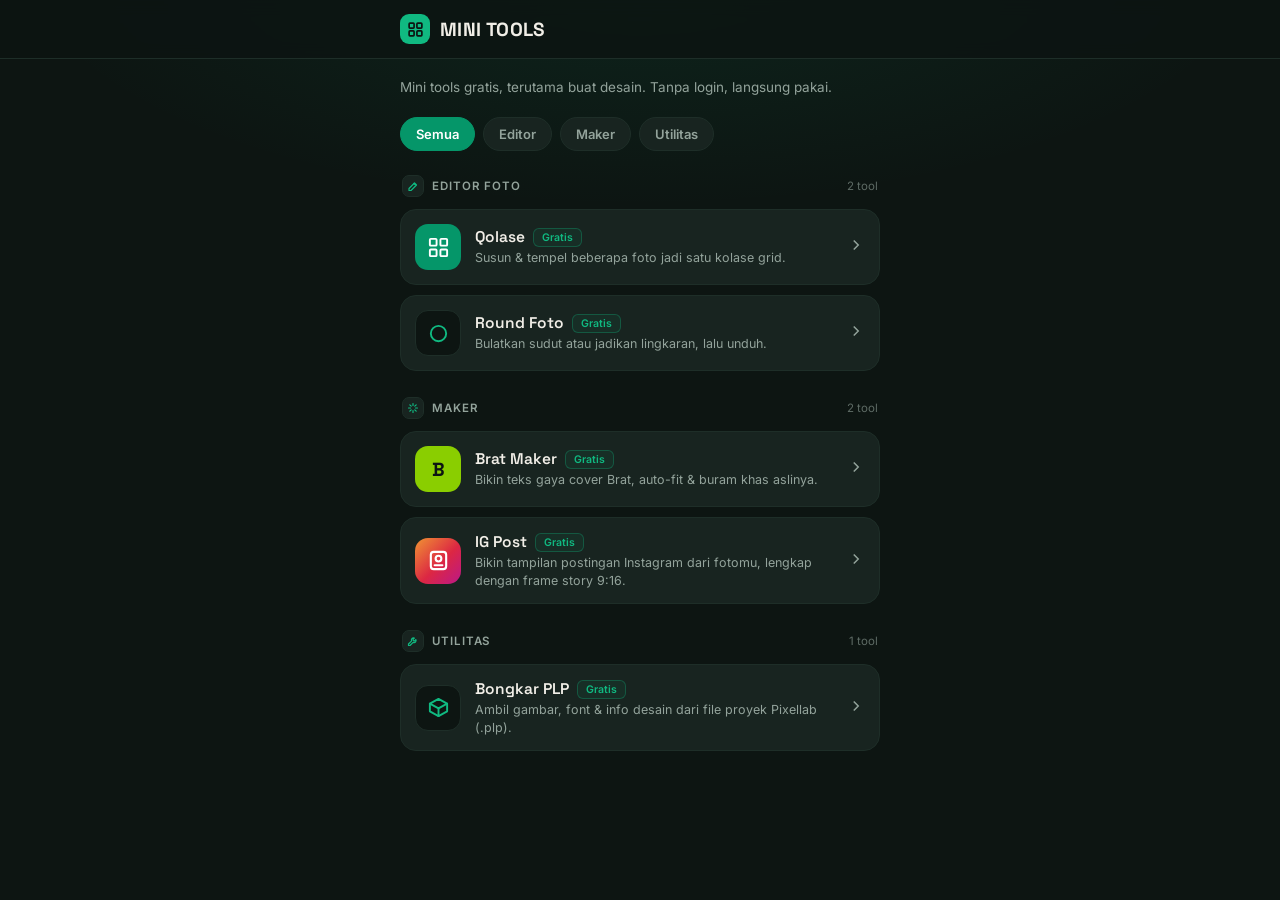
==== index.html @ ede0b976 "Add files via upload" ====
<!DOCTYPE html>
<html lang="id">
<head>
<meta charset="UTF-8">
<meta name="viewport" content="width=device-width, initial-scale=1.0, maximum-scale=1.0">
<title>Mini Tools — Alpa</title>
<meta name="description" content="Kumpulan mini tools gratis untuk desain: kolase foto, bulatkan foto, Brat Maker, IG Post, dan lainnya — langsung dari browser.">

<!-- Open Graph: preview link WhatsApp/Facebook/dll. URL harus absolut. -->
<meta property="og:title" content="Mini Tools — Alpa">
<meta property="og:description" content="Kumpulan mini tools gratis untuk desain: kolase foto, bulatkan foto, Brat Maker, IG Post, dan lainnya — langsung dari browser.">
<meta property="og:image" content="https://tools.alpa.my.id/og-image.jpg">
<meta property="og:image:alt" content="Mini Tools — kumpulan tools desain gratis">
<meta property="og:url" content="https://tools.alpa.my.id/">
<meta property="og:type" content="website">
<meta property="og:locale" content="id_ID">
<meta name="twitter:card" content="summary_large_image">
<link rel="preconnect" href="https://fonts.googleapis.com">
<link href="https://fonts.googleapis.com/css2?family=Space+Grotesk:wght@500;600;700&family=Inter:wght@400;500;600&display=swap" rel="stylesheet">
<style>
  :root{
    --ink:#0D1512; --ink-soft:#182420; --ink-line:#1E2E28; --ink-line-hi:#2A3E36;
    --emerald:#10B981; --emerald-deep:#059669;
    --text-light:#F1EEE7; --text-dim:#93A39B;
  }
  *{box-sizing:border-box;}
  [hidden]{display:none !important;}
  html,body{margin:0;padding:0;}
  body{
    background:var(--ink); color:var(--text-light); font-family:'Inter',sans-serif;
    min-height:100vh;
    background-image:
      radial-gradient(ellipse 70% 40% at 50% -5%, rgba(16,185,129,0.10), transparent 70%);
    background-repeat:no-repeat;
  }
  .wrap{ max-width:520px; margin:0 auto; padding:20px 20px 60px; }

  /* ---- Header ---- */
  .topbar{ border-bottom:1px solid var(--ink-line); background:rgba(13,21,18,0.85); position:sticky; top:0; z-index:10; backdrop-filter:blur(8px); -webkit-backdrop-filter:blur(8px); }
  .topbar-in{ max-width:520px; margin:0 auto; padding:14px 20px; display:flex; align-items:center; justify-content:space-between; gap:12px; }
  .brand{ display:flex; align-items:center; gap:10px; }
  .brand-icon{
    width:30px; height:30px; border-radius:9px; background:var(--emerald);
    display:flex; align-items:center; justify-content:center; flex-shrink:0;
  }
  .brand-icon svg{ width:17px; height:17px; color:var(--ink); }
  .brand-name{ font-family:'Space Grotesk',sans-serif; font-size:19px; font-weight:700; letter-spacing:0.02em; }
  .tagline{ color:var(--text-dim); font-size:13.5px; margin:0 0 22px; }

  /* ---- Filter chips ---- */
  .filters{
    display:flex; gap:8px; overflow-x:auto; scrollbar-width:none;
    margin:0 -20px 24px; padding:0 20px;
  }
  .filters::-webkit-scrollbar{ display:none; }
  .chip{
    flex-shrink:0; border:1px solid var(--ink-line); background:var(--ink-soft); color:var(--text-dim);
    font-family:'Inter',sans-serif; font-size:13px; font-weight:600; padding:8px 15px;
    border-radius:999px; cursor:pointer; transition:background .15s ease, color .15s ease, border-color .15s ease;
  }
  .chip.active{ background:var(--emerald-deep); border-color:var(--emerald-deep); color:#fff; }

  /* ---- Sections ---- */
  .group{ margin-bottom:26px; }
  .group-head{ display:flex; align-items:center; gap:8px; margin:0 2px 12px; }
  .group-icon{
    width:22px; height:22px; border-radius:7px; background:var(--ink-soft); border:1px solid var(--ink-line);
    display:flex; align-items:center; justify-content:center; color:var(--emerald); flex-shrink:0;
  }
  .group-icon svg{ width:12px; height:12px; }
  .group-title{
    font-size:11.5px; font-weight:600; letter-spacing:0.08em; text-transform:uppercase; color:var(--text-dim);
  }
  .group-count{ font-size:11.5px; color:var(--text-dim); opacity:.6; margin-left:auto; }

  .tools{ display:flex; flex-direction:column; gap:10px; }
  .tool-card{
    display:flex; align-items:center; gap:14px; text-decoration:none; color:inherit;
    background:var(--ink-soft); border:1px solid var(--ink-line); border-radius:16px;
    padding:14px 14px 14px 14px; transition:border-color 0.15s ease, transform 0.1s ease;
  }
  .tool-card:active{ transform:scale(0.98); }
  .tool-card:hover{ border-color:var(--ink-line-hi); }
  .tool-icon{
    width:46px; height:46px; border-radius:13px; flex-shrink:0;
    display:flex; align-items:center; justify-content:center;
  }
  .tool-icon svg{ width:23px; height:23px; }
  .tool-icon.solid{ background:var(--emerald-deep); }
  .tool-icon.solid svg{ color:#fff; }
  .tool-icon.dark{ background:var(--ink); border:1px solid var(--ink-line); }
  .tool-icon.dark svg{ color:var(--emerald); }
  .tool-icon.igpost{ background:linear-gradient(135deg,#f09433,#dc2743 55%,#bc1888); color:#fff; }
  .tool-icon.igpost svg{ color:#fff; }
  .tool-icon.brat{ background:#8ACE00; color:#0D1512; font-family:'Space Grotesk',sans-serif; font-weight:700; font-size:19px; }
  .tool-body{ flex:1; min-width:0; }
  .tool-top{ display:flex; align-items:center; gap:8px; margin-bottom:2px; }
  .tool-name{ font-family:'Space Grotesk',sans-serif; font-size:15.5px; font-weight:600; }
  .tool-desc{ color:var(--text-dim); font-size:12.5px; line-height:1.4; }
  .tool-arrow{ color:var(--text-dim); flex-shrink:0; }
  .tool-arrow svg{ width:18px; height:18px; }

  .badge{
    font-size:10.5px; font-weight:600; padding:2px 8px; border-radius:6px; white-space:nowrap;
    background:var(--ink); border:1px solid var(--ink-line); color:var(--text-dim);
  }
  .badge.free{ color:var(--emerald); border-color:rgba(16,185,129,0.3); background:rgba(16,185,129,0.07); }

  .empty{ text-align:center; color:var(--text-dim); font-size:13px; padding:30px 0; }
</style>
</head>
<body>
  <header class="topbar">
    <div class="topbar-in">
      <div class="brand">
        <div class="brand-icon">
          <svg viewBox="0 0 24 24" fill="none" stroke="currentColor" stroke-width="2.4" stroke-linecap="round" stroke-linejoin="round"><rect x="3" y="3" width="7" height="7" rx="1.2"/><rect x="14" y="3" width="7" height="7" rx="1.2"/><rect x="3" y="14" width="7" height="7" rx="1.2"/><rect x="14" y="14" width="7" height="7" rx="1.2"/></svg>
        </div>
        <div class="brand-name">MINI TOOLS</div>
      </div>
    </div>
  </header>
  <div class="wrap">
    <p class="tagline" id="tagline">Mini tools gratis, terutama buat desain. Tanpa login, langsung pakai.</p>

    <div class="filters" id="filters">
      <button class="chip active" data-filter="all">Semua</button>
      <button class="chip" data-filter="editor">Editor</button>
      <button class="chip" data-filter="maker">Maker</button>
      <button class="chip" data-filter="utilitas">Utilitas</button>
    </div>

    <!-- ===== EDITOR ===== -->
    <section class="group" data-group="editor">
      <div class="group-head">
        <div class="group-icon"><svg viewBox="0 0 24 24" fill="none" stroke="currentColor" stroke-width="2.4" stroke-linecap="round" stroke-linejoin="round"><path d="M4 21v-4l11-11 4 4L8 21H4z"/><path d="M14 7l3 3"/></svg></div>
        <div class="group-title">Editor Foto</div>
        <div class="group-count"></div>
      </div>
      <div class="tools">
        <a class="tool-card" href="/qolase/">
          <div class="tool-icon solid">
            <svg viewBox="0 0 24 24" fill="none" stroke="currentColor" stroke-width="2" stroke-linecap="round" stroke-linejoin="round"><rect x="3" y="3" width="7" height="7" rx="1"/><rect x="14" y="3" width="7" height="7" rx="1"/><rect x="3" y="14" width="7" height="7" rx="1"/><rect x="14" y="14" width="7" height="7" rx="1"/></svg>
          </div>
          <div class="tool-body">
            <div class="tool-top"><div class="tool-name">Qolase</div><span class="badge free">Gratis</span></div>
            <div class="tool-desc">Susun &amp; tempel beberapa foto jadi satu kolase grid.</div>
          </div>
          <div class="tool-arrow"><svg viewBox="0 0 24 24" fill="none" stroke="currentColor" stroke-width="2"><path d="M9 6l6 6-6 6"/></svg></div>
        </a>

        <a class="tool-card" href="/round-foto/">
          <div class="tool-icon dark">
            <svg viewBox="0 0 24 24" fill="none" stroke="currentColor" stroke-width="2"><rect x="4" y="4" width="16" height="16" rx="8"/></svg>
          </div>
          <div class="tool-body">
            <div class="tool-top"><div class="tool-name">Round Foto</div><span class="badge free">Gratis</span></div>
            <div class="tool-desc">Bulatkan sudut atau jadikan lingkaran, lalu unduh.</div>
          </div>
          <div class="tool-arrow"><svg viewBox="0 0 24 24" fill="none" stroke="currentColor" stroke-width="2"><path d="M9 6l6 6-6 6"/></svg></div>
        </a>

      </div>
    </section>

    <!-- ===== MAKER ===== -->
    <section class="group" data-group="maker">
      <div class="group-head">
        <div class="group-icon"><svg viewBox="0 0 24 24" fill="none" stroke="currentColor" stroke-width="2.4" stroke-linecap="round" stroke-linejoin="round"><path d="M12 3v4M12 17v4M3 12h4M17 12h4M5.6 5.6l2.8 2.8M15.6 15.6l2.8 2.8M18.4 5.6l-2.8 2.8M8.4 15.6l-2.8 2.8"/></svg></div>
        <div class="group-title">Maker</div>
        <div class="group-count"></div>
      </div>
      <div class="tools">
        <a class="tool-card" href="/brat-maker/">
          <div class="tool-icon brat">B</div>
          <div class="tool-body">
            <div class="tool-top"><div class="tool-name">Brat Maker</div><span class="badge free">Gratis</span></div>
            <div class="tool-desc">Bikin teks gaya cover Brat, auto-fit &amp; buram khas aslinya.</div>
          </div>
          <div class="tool-arrow"><svg viewBox="0 0 24 24" fill="none" stroke="currentColor" stroke-width="2"><path d="M9 6l6 6-6 6"/></svg></div>
        </a>
        <a class="tool-card" href="/ig-post/">
          <div class="tool-icon igpost"><svg viewBox="0 0 24 24" fill="none" stroke="currentColor" stroke-width="2.2" stroke-linecap="round" stroke-linejoin="round"><rect x="4" y="3" width="16" height="18" rx="3"/><circle cx="12" cy="10" r="3"/><path d="M8 17h8"/></svg></div>
          <div class="tool-body">
            <div class="tool-top"><div class="tool-name">IG Post</div><span class="badge free">Gratis</span></div>
            <div class="tool-desc">Bikin tampilan postingan Instagram dari fotomu, lengkap dengan frame story 9:16.</div>
          </div>
          <div class="tool-arrow"><svg viewBox="0 0 24 24" fill="none" stroke="currentColor" stroke-width="2"><path d="M9 6l6 6-6 6"/></svg></div>
        </a>
      </div>
    </section>

    <!-- ===== UTILITAS ===== -->
    <section class="group" data-group="utilitas">
      <div class="group-head">
        <div class="group-icon"><svg viewBox="0 0 24 24" fill="none" stroke="currentColor" stroke-width="2.4" stroke-linecap="round" stroke-linejoin="round"><path d="M14.7 6.3a4 4 0 0 0-5.4 5.4L3 18v3h3l6.3-6.3a4 4 0 0 0 5.4-5.4l-2.6 2.6-2.4-.6-.6-2.4 2.6-2.6z"/></svg></div>
        <div class="group-title">Utilitas</div>
        <div class="group-count"></div>
      </div>
      <div class="tools">
        <a class="tool-card" href="/bongkar-plp/">
          <div class="tool-icon dark">
            <svg viewBox="0 0 24 24" fill="none" stroke="currentColor" stroke-width="2" stroke-linecap="round" stroke-linejoin="round"><path d="M21 8l-9-5-9 5 9 5 9-5z"/><path d="M3 8v8l9 5 9-5V8"/><path d="M12 13v8"/></svg>
          </div>
          <div class="tool-body">
            <div class="tool-top"><div class="tool-name">Bongkar PLP</div><span class="badge free">Gratis</span></div>
            <div class="tool-desc">Ambil gambar, font &amp; info desain dari file proyek Pixellab (.plp).</div>
          </div>
          <div class="tool-arrow"><svg viewBox="0 0 24 24" fill="none" stroke="currentColor" stroke-width="2"><path d="M9 6l6 6-6 6"/></svg></div>
        </a>
      </div>
    </section>

    <div class="empty" id="emptyMsg" hidden>Belum ada tools di kategori ini.</div>
  </div>

<script>
(function(){
  var filters = document.getElementById('filters');
  var groups = [].slice.call(document.querySelectorAll('.group'));

  // jumlah tools per kategori
  groups.forEach(function(g){
    var n = g.querySelectorAll('.tool-card').length;
    g.querySelector('.group-count').textContent = n + ' tool';
  });

  // ---- Filter kategori ----
  function applyFilter(name){
    var shown = 0;
    groups.forEach(function(g){
      var show = name === 'all' || g.dataset.group === name;
      g.hidden = !show;
      if (show) shown++;
    });
    document.getElementById('emptyMsg').hidden = shown > 0;
    [].forEach.call(filters.querySelectorAll('.chip'), function(c){
      c.classList.toggle('active', c.dataset.filter === name);
    });
    try { sessionStorage.setItem("tools_filter", name); } catch(e) {}
  }
  filters.addEventListener('click', function(e){
    var btn = e.target.closest('.chip');
    if (btn) applyFilter(btn.dataset.filter);
  });
  var saved = 'all';
  try { saved = sessionStorage.getItem("tools_filter") || 'all'; } catch(e) {}
  if (!filters.querySelector('[data-filter="' + saved + '"]')) saved = 'all';
  applyFilter(saved);
})();
</script>
</body>
</html>
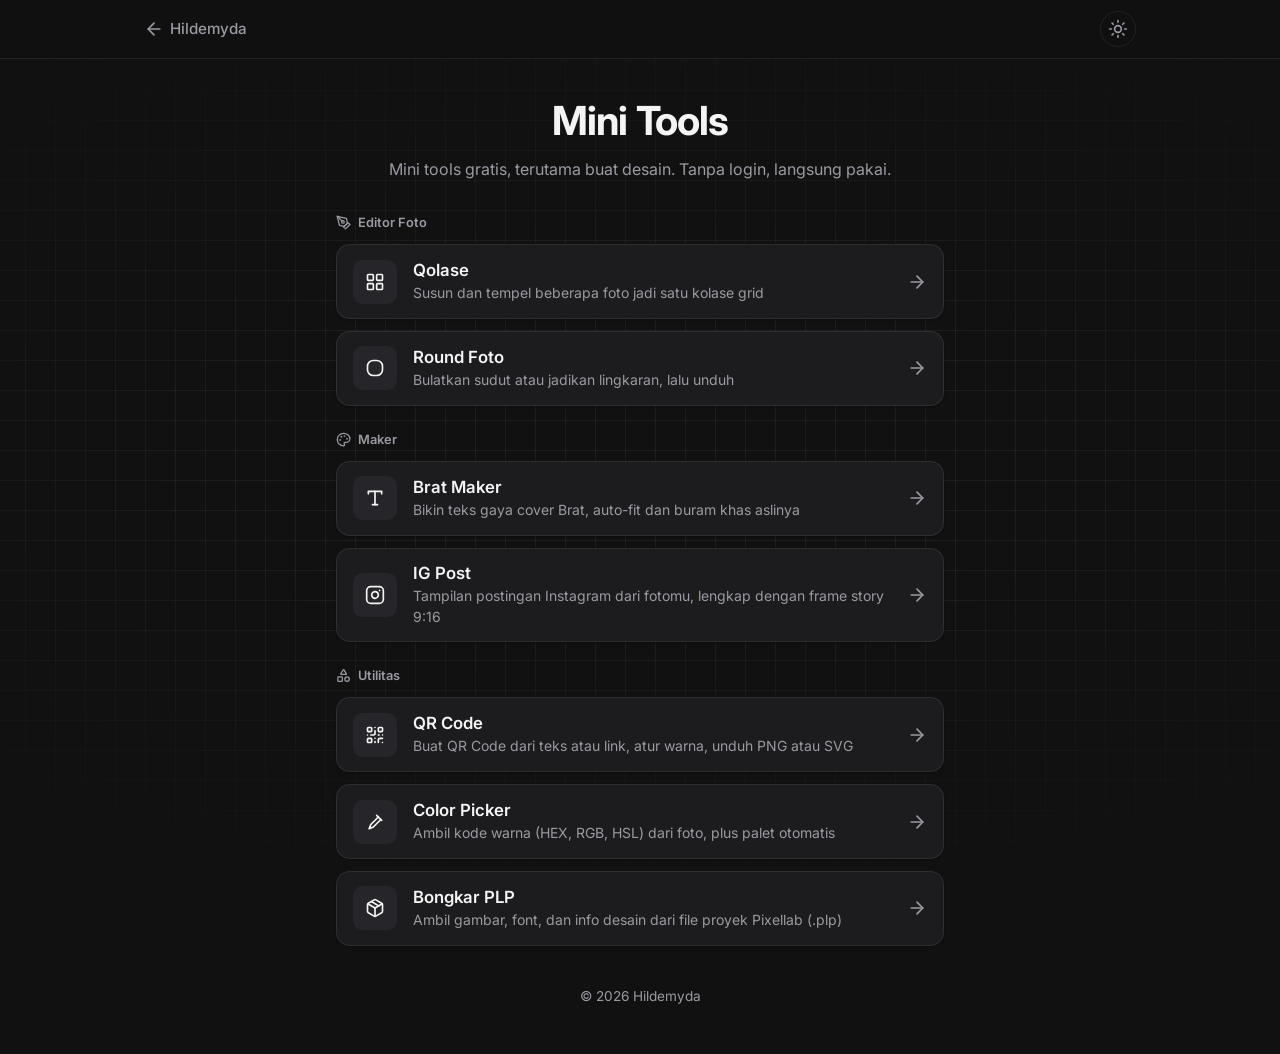
==== commit 0c79ae3f: "Add files via upload" ====
--- a/index.html
+++ b/index.html
@@ -1,253 +1,99 @@
 <!DOCTYPE html>
 <html lang="id">
 <head>
-<meta charset="UTF-8">
-<meta name="viewport" content="width=device-width, initial-scale=1.0, maximum-scale=1.0">
-<title>Mini Tools — Alpa</title>
-<meta name="description" content="Kumpulan mini tools gratis untuk desain: kolase foto, bulatkan foto, Brat Maker, IG Post, dan lainnya — langsung dari browser.">
+    <meta charset="UTF-8">
+    <meta name="viewport" content="width=device-width, initial-scale=1.0">
+    <title>Mini Tools | Hildemyda</title>
+    <meta name="description" content="Mini tools gratis untuk desain: kolase foto, bulatkan foto, Brat Maker, IG Post, color picker, QR code, dan lainnya. Langsung dari browser.">
+    <meta property="og:title" content="Mini Tools | Hildemyda">
+    <meta property="og:description" content="Mini tools gratis, terutama buat desain. Tanpa login, langsung pakai.">
+    <meta property="og:image" content="https://alpa.my.id/media/header.jpg">
+    <meta property="og:url" content="https://tools.alpa.my.id/">
+    <link rel="icon" href="/media/profile.jpg">
 
-<!-- Open Graph: preview link WhatsApp/Facebook/dll. URL harus absolut. -->
-<meta property="og:title" content="Mini Tools — Alpa">
-<meta property="og:description" content="Kumpulan mini tools gratis untuk desain: kolase foto, bulatkan foto, Brat Maker, IG Post, dan lainnya — langsung dari browser.">
-<meta property="og:image" content="https://tools.alpa.my.id/og-image.jpg">
-<meta property="og:image:alt" content="Mini Tools — kumpulan tools desain gratis">
-<meta property="og:url" content="https://tools.alpa.my.id/">
-<meta property="og:type" content="website">
-<meta property="og:locale" content="id_ID">
-<meta name="twitter:card" content="summary_large_image">
-<link rel="preconnect" href="https://fonts.googleapis.com">
-<link href="https://fonts.googleapis.com/css2?family=Space+Grotesk:wght@500;600;700&family=Inter:wght@400;500;600&display=swap" rel="stylesheet">
-<style>
-  :root{
-    --ink:#0D1512; --ink-soft:#182420; --ink-line:#1E2E28; --ink-line-hi:#2A3E36;
-    --emerald:#10B981; --emerald-deep:#059669;
-    --text-light:#F1EEE7; --text-dim:#93A39B;
-  }
-  *{box-sizing:border-box;}
-  [hidden]{display:none !important;}
-  html,body{margin:0;padding:0;}
-  body{
-    background:var(--ink); color:var(--text-light); font-family:'Inter',sans-serif;
-    min-height:100vh;
-    background-image:
-      radial-gradient(ellipse 70% 40% at 50% -5%, rgba(16,185,129,0.10), transparent 70%);
-    background-repeat:no-repeat;
-  }
-  .wrap{ max-width:520px; margin:0 auto; padding:20px 20px 60px; }
+    <script>
+        try { (function () { var m = document.cookie.match(/(?:^|;\s*)theme=(light|dark)/); var t = m ? m[1] : localStorage.getItem('theme'); if (t === 'light') document.documentElement.classList.add('light'); })(); } catch (e) {}
+    </script>
 
-  /* ---- Header ---- */
-  .topbar{ border-bottom:1px solid var(--ink-line); background:rgba(13,21,18,0.85); position:sticky; top:0; z-index:10; backdrop-filter:blur(8px); -webkit-backdrop-filter:blur(8px); }
-  .topbar-in{ max-width:520px; margin:0 auto; padding:14px 20px; display:flex; align-items:center; justify-content:space-between; gap:12px; }
-  .brand{ display:flex; align-items:center; gap:10px; }
-  .brand-icon{
-    width:30px; height:30px; border-radius:9px; background:var(--emerald);
-    display:flex; align-items:center; justify-content:center; flex-shrink:0;
-  }
-  .brand-icon svg{ width:17px; height:17px; color:var(--ink); }
-  .brand-name{ font-family:'Space Grotesk',sans-serif; font-size:19px; font-weight:700; letter-spacing:0.02em; }
-  .tagline{ color:var(--text-dim); font-size:13.5px; margin:0 0 22px; }
-
-  /* ---- Filter chips ---- */
-  .filters{
-    display:flex; gap:8px; overflow-x:auto; scrollbar-width:none;
-    margin:0 -20px 24px; padding:0 20px;
-  }
-  .filters::-webkit-scrollbar{ display:none; }
-  .chip{
-    flex-shrink:0; border:1px solid var(--ink-line); background:var(--ink-soft); color:var(--text-dim);
-    font-family:'Inter',sans-serif; font-size:13px; font-weight:600; padding:8px 15px;
-    border-radius:999px; cursor:pointer; transition:background .15s ease, color .15s ease, border-color .15s ease;
-  }
-  .chip.active{ background:var(--emerald-deep); border-color:var(--emerald-deep); color:#fff; }
-
-  /* ---- Sections ---- */
-  .group{ margin-bottom:26px; }
-  .group-head{ display:flex; align-items:center; gap:8px; margin:0 2px 12px; }
-  .group-icon{
-    width:22px; height:22px; border-radius:7px; background:var(--ink-soft); border:1px solid var(--ink-line);
-    display:flex; align-items:center; justify-content:center; color:var(--emerald); flex-shrink:0;
-  }
-  .group-icon svg{ width:12px; height:12px; }
-  .group-title{
-    font-size:11.5px; font-weight:600; letter-spacing:0.08em; text-transform:uppercase; color:var(--text-dim);
-  }
-  .group-count{ font-size:11.5px; color:var(--text-dim); opacity:.6; margin-left:auto; }
-
-  .tools{ display:flex; flex-direction:column; gap:10px; }
-  .tool-card{
-    display:flex; align-items:center; gap:14px; text-decoration:none; color:inherit;
-    background:var(--ink-soft); border:1px solid var(--ink-line); border-radius:16px;
-    padding:14px 14px 14px 14px; transition:border-color 0.15s ease, transform 0.1s ease;
-  }
-  .tool-card:active{ transform:scale(0.98); }
-  .tool-card:hover{ border-color:var(--ink-line-hi); }
-  .tool-icon{
-    width:46px; height:46px; border-radius:13px; flex-shrink:0;
-    display:flex; align-items:center; justify-content:center;
-  }
-  .tool-icon svg{ width:23px; height:23px; }
-  .tool-icon.solid{ background:var(--emerald-deep); }
-  .tool-icon.solid svg{ color:#fff; }
-  .tool-icon.dark{ background:var(--ink); border:1px solid var(--ink-line); }
-  .tool-icon.dark svg{ color:var(--emerald); }
-  .tool-icon.igpost{ background:linear-gradient(135deg,#f09433,#dc2743 55%,#bc1888); color:#fff; }
-  .tool-icon.igpost svg{ color:#fff; }
-  .tool-icon.brat{ background:#8ACE00; color:#0D1512; font-family:'Space Grotesk',sans-serif; font-weight:700; font-size:19px; }
-  .tool-body{ flex:1; min-width:0; }
-  .tool-top{ display:flex; align-items:center; gap:8px; margin-bottom:2px; }
-  .tool-name{ font-family:'Space Grotesk',sans-serif; font-size:15.5px; font-weight:600; }
-  .tool-desc{ color:var(--text-dim); font-size:12.5px; line-height:1.4; }
-  .tool-arrow{ color:var(--text-dim); flex-shrink:0; }
-  .tool-arrow svg{ width:18px; height:18px; }
-
-  .badge{
-    font-size:10.5px; font-weight:600; padding:2px 8px; border-radius:6px; white-space:nowrap;
-    background:var(--ink); border:1px solid var(--ink-line); color:var(--text-dim);
-  }
-  .badge.free{ color:var(--emerald); border-color:rgba(16,185,129,0.3); background:rgba(16,185,129,0.07); }
-
-  .empty{ text-align:center; color:var(--text-dim); font-size:13px; padding:30px 0; }
-</style>
+    <link rel="preconnect" href="https://fonts.googleapis.com">
+    <link rel="preconnect" href="https://fonts.gstatic.com" crossorigin>
+    <link href="https://fonts.googleapis.com/css2?family=Inter:wght@400;500;600;700&display=swap" rel="stylesheet">
+    <link rel="stylesheet" href="/css/style.css">
 </head>
 <body>
-  <header class="topbar">
-    <div class="topbar-in">
-      <div class="brand">
-        <div class="brand-icon">
-          <svg viewBox="0 0 24 24" fill="none" stroke="currentColor" stroke-width="2.4" stroke-linecap="round" stroke-linejoin="round"><rect x="3" y="3" width="7" height="7" rx="1.2"/><rect x="14" y="3" width="7" height="7" rx="1.2"/><rect x="3" y="14" width="7" height="7" rx="1.2"/><rect x="14" y="14" width="7" height="7" rx="1.2"/></svg>
+
+    <header class="topbar">
+        <div class="topbar-in">
+            <a class="back" href="https://alpa.my.id"><i data-icon="arrow-left"></i>Hildemyda</a>
+            <button class="top-theme" type="button" data-theme-toggle aria-label="Ganti tema terang atau gelap">
+                <i class="sun" data-icon="sun"></i>
+                <i class="moon" data-icon="moon"></i>
+            </button>
         </div>
-        <div class="brand-name">MINI TOOLS</div>
-      </div>
-    </div>
-  </header>
-  <div class="wrap">
-    <p class="tagline" id="tagline">Mini tools gratis, terutama buat desain. Tanpa login, langsung pakai.</p>
+    </header>
 
-    <div class="filters" id="filters">
-      <button class="chip active" data-filter="all">Semua</button>
-      <button class="chip" data-filter="editor">Editor</button>
-      <button class="chip" data-filter="maker">Maker</button>
-      <button class="chip" data-filter="utilitas">Utilitas</button>
-    </div>
+    <main class="page" style="max-width: 40rem;">
+        <h1 class="page-title">Mini Tools</h1>
+        <p class="page-sub">Mini tools gratis, terutama buat desain. Tanpa login, langsung pakai.</p>
 
-    <!-- ===== EDITOR ===== -->
-    <section class="group" data-group="editor">
-      <div class="group-head">
-        <div class="group-icon"><svg viewBox="0 0 24 24" fill="none" stroke="currentColor" stroke-width="2.4" stroke-linecap="round" stroke-linejoin="round"><path d="M4 21v-4l11-11 4 4L8 21H4z"/><path d="M14 7l3 3"/></svg></div>
-        <div class="group-title">Editor Foto</div>
-        <div class="group-count"></div>
-      </div>
-      <div class="tools">
-        <a class="tool-card" href="/qolase/">
-          <div class="tool-icon solid">
-            <svg viewBox="0 0 24 24" fill="none" stroke="currentColor" stroke-width="2" stroke-linecap="round" stroke-linejoin="round"><rect x="3" y="3" width="7" height="7" rx="1"/><rect x="14" y="3" width="7" height="7" rx="1"/><rect x="3" y="14" width="7" height="7" rx="1"/><rect x="14" y="14" width="7" height="7" rx="1"/></svg>
-          </div>
-          <div class="tool-body">
-            <div class="tool-top"><div class="tool-name">Qolase</div><span class="badge free">Gratis</span></div>
-            <div class="tool-desc">Susun &amp; tempel beberapa foto jadi satu kolase grid.</div>
-          </div>
-          <div class="tool-arrow"><svg viewBox="0 0 24 24" fill="none" stroke="currentColor" stroke-width="2"><path d="M9 6l6 6-6 6"/></svg></div>
-        </a>
+        <div class="stack" style="margin-top: 2rem;">
+            <section aria-labelledby="t-editor">
+                <div class="section-head"><h2 class="section-title" id="t-editor"><i data-icon="pen-tool"></i>Editor Foto</h2></div>
+                <div class="cards">
+                    <a class="card" href="/kolase/">
+                        <div class="card-icon"><i data-icon="layout-grid"></i></div>
+                        <div class="card-text"><h3 class="card-title">Qolase</h3><p class="card-desc">Susun dan tempel beberapa foto jadi satu kolase grid</p></div>
+                        <i class="card-arrow" data-icon="arrow-right"></i>
+                    </a>
+                    <a class="card" href="/round-foto/">
+                        <div class="card-icon"><i data-icon="round-square"></i></div>
+                        <div class="card-text"><h3 class="card-title">Round Foto</h3><p class="card-desc">Bulatkan sudut atau jadikan lingkaran, lalu unduh</p></div>
+                        <i class="card-arrow" data-icon="arrow-right"></i>
+                    </a>
+                </div>
+            </section>
 
-        <a class="tool-card" href="/round-foto/">
-          <div class="tool-icon dark">
-            <svg viewBox="0 0 24 24" fill="none" stroke="currentColor" stroke-width="2"><rect x="4" y="4" width="16" height="16" rx="8"/></svg>
-          </div>
-          <div class="tool-body">
-            <div class="tool-top"><div class="tool-name">Round Foto</div><span class="badge free">Gratis</span></div>
-            <div class="tool-desc">Bulatkan sudut atau jadikan lingkaran, lalu unduh.</div>
-          </div>
-          <div class="tool-arrow"><svg viewBox="0 0 24 24" fill="none" stroke="currentColor" stroke-width="2"><path d="M9 6l6 6-6 6"/></svg></div>
-        </a>
+            <section aria-labelledby="t-maker">
+                <div class="section-head"><h2 class="section-title" id="t-maker"><i data-icon="palette"></i>Maker</h2></div>
+                <div class="cards">
+                    <a class="card" href="/brat-maker/">
+                        <div class="card-icon"><i data-icon="type"></i></div>
+                        <div class="card-text"><h3 class="card-title">Brat Maker</h3><p class="card-desc">Bikin teks gaya cover Brat, auto-fit dan buram khas aslinya</p></div>
+                        <i class="card-arrow" data-icon="arrow-right"></i>
+                    </a>
+                    <a class="card" href="/ig-post/">
+                        <div class="card-icon"><i data-icon="instagram"></i></div>
+                        <div class="card-text"><h3 class="card-title">IG Post</h3><p class="card-desc">Tampilan postingan Instagram dari fotomu, lengkap dengan frame story 9:16</p></div>
+                        <i class="card-arrow" data-icon="arrow-right"></i>
+                    </a>
+                </div>
+            </section>
 
-      </div>
-    </section>
+            <section aria-labelledby="t-util">
+                <div class="section-head"><h2 class="section-title" id="t-util"><i data-icon="shapes"></i>Utilitas</h2></div>
+                <div class="cards">
+                    <a class="card" href="/qr-code/">
+                        <div class="card-icon"><i data-icon="qr-code"></i></div>
+                        <div class="card-text"><h3 class="card-title">QR Code</h3><p class="card-desc">Buat QR Code dari teks atau link, atur warna, unduh PNG atau SVG</p></div>
+                        <i class="card-arrow" data-icon="arrow-right"></i>
+                    </a>
+                    <a class="card" href="/color-picker/">
+                        <div class="card-icon"><i data-icon="pipette"></i></div>
+                        <div class="card-text"><h3 class="card-title">Color Picker</h3><p class="card-desc">Ambil kode warna (HEX, RGB, HSL) dari foto, plus palet otomatis</p></div>
+                        <i class="card-arrow" data-icon="arrow-right"></i>
+                    </a>
+                    <a class="card" href="/bongkar-plp/">
+                        <div class="card-icon"><i data-icon="package"></i></div>
+                        <div class="card-text"><h3 class="card-title">Bongkar PLP</h3><p class="card-desc">Ambil gambar, font, dan info desain dari file proyek Pixellab (.plp)</p></div>
+                        <i class="card-arrow" data-icon="arrow-right"></i>
+                    </a>
+                </div>
+            </section>
+        </div>
 
-    <!-- ===== MAKER ===== -->
-    <section class="group" data-group="maker">
-      <div class="group-head">
-        <div class="group-icon"><svg viewBox="0 0 24 24" fill="none" stroke="currentColor" stroke-width="2.4" stroke-linecap="round" stroke-linejoin="round"><path d="M12 3v4M12 17v4M3 12h4M17 12h4M5.6 5.6l2.8 2.8M15.6 15.6l2.8 2.8M18.4 5.6l-2.8 2.8M8.4 15.6l-2.8 2.8"/></svg></div>
-        <div class="group-title">Maker</div>
-        <div class="group-count"></div>
-      </div>
-      <div class="tools">
-        <a class="tool-card" href="/brat-maker/">
-          <div class="tool-icon brat">B</div>
-          <div class="tool-body">
-            <div class="tool-top"><div class="tool-name">Brat Maker</div><span class="badge free">Gratis</span></div>
-            <div class="tool-desc">Bikin teks gaya cover Brat, auto-fit &amp; buram khas aslinya.</div>
-          </div>
-          <div class="tool-arrow"><svg viewBox="0 0 24 24" fill="none" stroke="currentColor" stroke-width="2"><path d="M9 6l6 6-6 6"/></svg></div>
-        </a>
-        <a class="tool-card" href="/ig-post/">
-          <div class="tool-icon igpost"><svg viewBox="0 0 24 24" fill="none" stroke="currentColor" stroke-width="2.2" stroke-linecap="round" stroke-linejoin="round"><rect x="4" y="3" width="16" height="18" rx="3"/><circle cx="12" cy="10" r="3"/><path d="M8 17h8"/></svg></div>
-          <div class="tool-body">
-            <div class="tool-top"><div class="tool-name">IG Post</div><span class="badge free">Gratis</span></div>
-            <div class="tool-desc">Bikin tampilan postingan Instagram dari fotomu, lengkap dengan frame story 9:16.</div>
-          </div>
-          <div class="tool-arrow"><svg viewBox="0 0 24 24" fill="none" stroke="currentColor" stroke-width="2"><path d="M9 6l6 6-6 6"/></svg></div>
-        </a>
-      </div>
-    </section>
+        <footer class="footer"><p>&copy; 2026 Hildemyda</p></footer>
+    </main>
 
-    <!-- ===== UTILITAS ===== -->
-    <section class="group" data-group="utilitas">
-      <div class="group-head">
-        <div class="group-icon"><svg viewBox="0 0 24 24" fill="none" stroke="currentColor" stroke-width="2.4" stroke-linecap="round" stroke-linejoin="round"><path d="M14.7 6.3a4 4 0 0 0-5.4 5.4L3 18v3h3l6.3-6.3a4 4 0 0 0 5.4-5.4l-2.6 2.6-2.4-.6-.6-2.4 2.6-2.6z"/></svg></div>
-        <div class="group-title">Utilitas</div>
-        <div class="group-count"></div>
-      </div>
-      <div class="tools">
-        <a class="tool-card" href="/bongkar-plp/">
-          <div class="tool-icon dark">
-            <svg viewBox="0 0 24 24" fill="none" stroke="currentColor" stroke-width="2" stroke-linecap="round" stroke-linejoin="round"><path d="M21 8l-9-5-9 5 9 5 9-5z"/><path d="M3 8v8l9 5 9-5V8"/><path d="M12 13v8"/></svg>
-          </div>
-          <div class="tool-body">
-            <div class="tool-top"><div class="tool-name">Bongkar PLP</div><span class="badge free">Gratis</span></div>
-            <div class="tool-desc">Ambil gambar, font &amp; info desain dari file proyek Pixellab (.plp).</div>
-          </div>
-          <div class="tool-arrow"><svg viewBox="0 0 24 24" fill="none" stroke="currentColor" stroke-width="2"><path d="M9 6l6 6-6 6"/></svg></div>
-        </a>
-      </div>
-    </section>
-
-    <div class="empty" id="emptyMsg" hidden>Belum ada tools di kategori ini.</div>
-  </div>
-
-<script>
-(function(){
-  var filters = document.getElementById('filters');
-  var groups = [].slice.call(document.querySelectorAll('.group'));
-
-  // jumlah tools per kategori
-  groups.forEach(function(g){
-    var n = g.querySelectorAll('.tool-card').length;
-    g.querySelector('.group-count').textContent = n + ' tool';
-  });
-
-  // ---- Filter kategori ----
-  function applyFilter(name){
-    var shown = 0;
-    groups.forEach(function(g){
-      var show = name === 'all' || g.dataset.group === name;
-      g.hidden = !show;
-      if (show) shown++;
-    });
-    document.getElementById('emptyMsg').hidden = shown > 0;
-    [].forEach.call(filters.querySelectorAll('.chip'), function(c){
-      c.classList.toggle('active', c.dataset.filter === name);
-    });
-    try { sessionStorage.setItem("tools_filter", name); } catch(e) {}
-  }
-  filters.addEventListener('click', function(e){
-    var btn = e.target.closest('.chip');
-    if (btn) applyFilter(btn.dataset.filter);
-  });
-  var saved = 'all';
-  try { saved = sessionStorage.getItem("tools_filter") || 'all'; } catch(e) {}
-  if (!filters.querySelector('[data-filter="' + saved + '"]')) saved = 'all';
-  applyFilter(saved);
-})();
-</script>
+    <script src="/js/site.js"></script>
 </body>
 </html>
--- a/css/style.css
+++ b/css/style.css
@@ -0,0 +1,452 @@
+/* Gaya bersama untuk halaman utama dan /design.
+   Dasarnya tetap gaya asli (Inter, gelap, kartu, ikon), hanya dirapikan. */
+
+:root {
+    --bg: #111112;
+    --bg-rgb: 17, 17, 18;
+    --card: #1c1c1e;
+    --card-hover: #2a2a2d;
+    --chip: #26262a;
+    --text: #f4f4f5;
+    --muted: #9a9aa2;
+    --line: rgba(255, 255, 255, 0.08);
+    --accent: #1db954;
+    --shadow: 0 1px 2px rgba(0, 0, 0, .35);
+    --shadow-hover: 0 10px 24px rgba(0, 0, 0, .35);
+    --grid: rgba(255, 255, 255, 0.05);
+    --banner-line: rgba(255, 255, 255, 0.5);
+}
+
+html.light {
+    --bg: #f2f3f5;
+    --bg-rgb: 242, 243, 245;
+    --card: #ffffff;
+    --card-hover: #ececef;
+    --chip: #e4e5e8;
+    --text: #1b1b1f;
+    --muted: #62626b;
+    --line: rgba(0, 0, 0, 0.08);
+    --accent: #14883f;
+    --shadow: 0 1px 2px rgba(0, 0, 0, .06);
+    --shadow-hover: 0 10px 24px rgba(0, 0, 0, .1);
+    --grid: rgba(0, 0, 0, 0.06);
+    --banner-line: rgba(0, 0, 0, 0.3);
+}
+
+* { margin: 0; padding: 0; box-sizing: border-box; }
+
+body {
+    font-family: 'Inter', system-ui, sans-serif;
+    background: var(--bg);
+    color: var(--text);
+    line-height: 1.5;
+    -webkit-font-smoothing: antialiased;
+    overflow-x: hidden;
+    transition: background-color .3s ease, color .3s ease;
+}
+
+/* Kotak-kotak tipis di background; diam saat halaman digulir dan memudar ke atas, bawah, dan samping */
+body::before {
+    content: "";
+    position: fixed;
+    inset: 0;
+    z-index: -1;
+    pointer-events: none;
+    background-image:
+        linear-gradient(var(--grid) 1px, transparent 1px),
+        linear-gradient(90deg, var(--grid) 1px, transparent 1px);
+    background-size: 30px 30px;
+    background-position: center top;
+    -webkit-mask-image: radial-gradient(ellipse 90% 54% at 50% 50%, #000 35%, transparent 100%);
+    mask-image: radial-gradient(ellipse 90% 54% at 50% 50%, #000 35%, transparent 100%);
+}
+
+a { color: inherit; text-decoration: none; }
+
+:focus-visible {
+    outline: 2px solid var(--accent);
+    outline-offset: 3px;
+    border-radius: 6px;
+}
+
+/* Ikon (disisipkan oleh site.js dari atribut data-icon) */
+.ic {
+    display: inline-flex;
+    width: 1.25rem;
+    height: 1.25rem;
+    flex-shrink: 0;
+}
+.ic svg { width: 100%; height: 100%; }
+
+/* Header bergambar */
+.banner {
+    position: relative;
+    --edge: 24px;   /* tinggi lapisan pudar di bawah foto */
+    --line-h: .4px; /* garis setipis 1 piksel layar HP */
+}
+@media (max-resolution: 1.5dppx) { .banner { --line-h: 1px; } }
+.banner img {
+    display: block;
+    width: 100%;
+    height: 10rem;
+    object-fit: cover;
+    object-position: 55% 40%;
+}
+/* Lapisan pudar warna latar tepat di bawah foto, supaya grid muncul pelan dan tidak menabrak foto.
+   Ikut bergulir bersama banner; grid di belakangnya tetap diam. */
+.banner::before {
+    content: "";
+    position: absolute;
+    left: 0;
+    right: 0;
+    top: calc(100% - var(--edge));
+    height: 216px;
+    pointer-events: none;
+    background: linear-gradient(to bottom,
+        rgba(var(--bg-rgb), 1) 0%,
+        rgba(var(--bg-rgb), .9) 22%,
+        rgba(var(--bg-rgb), .6) 48%,
+        rgba(var(--bg-rgb), .25) 75%,
+        rgba(var(--bg-rgb), 0) 100%);
+}
+
+.banner::after {
+    content: "";
+    position: absolute;
+    inset: 0;
+    /* Garis tipis sedikit di bawah tepi foto: paling terang di tepi layar, memudar ke tengah.
+       Digambar di lapisan ini supaya berada di atas lapisan pudar (.banner::before). */
+    background-image:
+        linear-gradient(to right, var(--banner-line) 0%, transparent 38%, transparent 62%, var(--banner-line) 100%),
+        linear-gradient(to top, var(--bg), transparent 75%);
+    background-size: 100% var(--line-h), 100% 100%;
+    background-position: left 0 bottom calc(var(--edge) - 3px - var(--line-h)), 0 0;
+    background-repeat: no-repeat;
+}
+
+
+/* Kolom konten */
+.wrap {
+    position: relative;
+    width: 100%;
+    max-width: 40rem;
+    margin: 0 auto;
+    padding: 0 1rem 3rem;
+}
+.wrap.pull { margin-top: -4.5rem; }
+
+/* Profil */
+.profile { display: flex; flex-direction: column; align-items: center; text-align: center; }
+
+.avatar {
+    width: 6.5rem;
+    height: 6.5rem;
+    border-radius: 50%;
+    border: 4px solid var(--bg);
+    background: var(--card) center / cover no-repeat;
+}
+
+.name-row { margin-top: .9rem; display: flex; align-items: center; justify-content: center; gap: .25rem; }
+.name { font-size: 1.6rem; font-weight: 700; letter-spacing: -0.02em; }
+.verified { width: 1.4rem; height: 1.4rem; }
+.bio { margin-top: .15rem; color: var(--muted); }
+
+.stack > * + * { margin-top: 1.5rem; }
+.main { margin-top: 1.5rem; }
+
+/* Tag */
+.tags { display: flex; flex-wrap: wrap; justify-content: center; gap: .5rem; }
+.tag {
+    display: inline-flex;
+    align-items: center;
+    gap: .4rem;
+    padding: .3rem .8rem;
+    border-radius: 999px;
+    font-size: .875rem;
+    color: var(--muted);
+    background: var(--chip);
+}
+.tag .ic { width: 1rem; height: 1rem; }
+
+/* Ikon sosial */
+.socials { display: flex; justify-content: center; align-items: center; gap: 1.1rem; }
+.social {
+    display: grid;
+    place-items: center;
+    width: 2.5rem;
+    height: 2.5rem;
+    border-radius: 50%;
+    border: 0;
+    background: transparent;
+    color: var(--muted);
+    cursor: pointer;
+    transition: color .2s ease, background-color .2s ease, transform .2s ease;
+}
+.social:hover { color: var(--text); background: var(--chip); transform: translateY(-2px); }
+.social .ic { width: 1.5rem; height: 1.5rem; }
+.social-theme .moon { display: none; }
+html.light .social-theme .sun { display: none; }
+html.light .social-theme .moon { display: inline-flex; }
+#play-music.playing { color: var(--accent); }
+#play-music.playing .ic { animation: pulse 1.5s ease-in-out infinite; }
+
+@keyframes pulse {
+    0%, 100% { transform: scale(1); }
+    50% { transform: scale(1.18); }
+}
+
+/* Kartu tautan */
+.cards > * + * { margin-top: .75rem; }
+
+.card {
+    display: flex;
+    align-items: center;
+    gap: 1rem;
+    padding: .9rem 1rem;
+    border-radius: .85rem;
+    background: var(--card);
+    border: 1px solid var(--line);
+    box-shadow: var(--shadow);
+    transition: background-color .2s ease, transform .2s ease, box-shadow .2s ease;
+}
+.card:hover { background: var(--card-hover); transform: translateY(-3px); box-shadow: var(--shadow-hover); }
+
+.card-icon {
+    display: grid;
+    place-items: center;
+    width: 2.75rem;
+    height: 2.75rem;
+    border-radius: .6rem;
+    background: var(--chip);
+}
+.card-text { flex: 1; min-width: 0; }
+.card-title { font-size: 1rem; font-weight: 600; line-height: 1.3; }
+.card-desc { font-size: .875rem; color: var(--muted); }
+.card-arrow { color: var(--muted); transition: transform .2s ease; }
+.card:hover .card-arrow { transform: translateX(3px); }
+
+/* Judul bagian */
+.divider { height: 1px; border: 0; background: linear-gradient(to right, transparent, var(--line), transparent); margin: 2rem 0 1.5rem; }
+
+.section-head { display: flex; align-items: baseline; justify-content: space-between; margin-bottom: .75rem; }
+.section-title { font-size: .8rem; font-weight: 600; color: var(--muted); }
+.section-link { font-size: .875rem; color: var(--muted); }
+.section-link:hover { color: var(--text); }
+.section-title { display: inline-flex; align-items: center; gap: .4rem; }
+.section-title .ic { width: .95rem; height: .95rem; }
+
+/* Grid karya */
+.grid { display: grid; grid-template-columns: repeat(3, 1fr); gap: 4px; }
+
+.work {
+    position: relative;
+    aspect-ratio: 1 / 1;
+    overflow: hidden;
+    border: 0;
+    padding: 0;
+    border-radius: .5rem;
+    background: var(--card);
+    cursor: pointer;
+    color: #fff;
+}
+.work img { width: 100%; height: 100%; object-fit: cover; display: block; transition: transform .5s ease; }
+.work:hover img { transform: scale(1.06); }
+.work-label {
+    position: absolute;
+    left: 0;
+    right: 0;
+    bottom: 0;
+    padding: 1.2rem .6rem .5rem;
+    font-size: .75rem;
+    font-weight: 500;
+    text-align: left;
+    background: linear-gradient(to top, rgba(0, 0, 0, .7), transparent);
+    opacity: 0;
+    transition: opacity .25s ease;
+}
+.work:hover .work-label, .work:focus-visible .work-label { opacity: 1; }
+@media (hover: none) { .work-label { opacity: 1; } }
+
+.empty { color: var(--muted); font-size: .9rem; padding: 1.5rem 0; text-align: center; }
+
+/* Tombol */
+.btn {
+    display: inline-flex;
+    align-items: center;
+    justify-content: center;
+    gap: .55rem;
+    padding: .75rem 1.5rem;
+    border-radius: 999px;
+    font: inherit;
+    font-weight: 600;
+    cursor: pointer;
+    border: 0;
+    transition: transform .2s ease, background-color .2s ease;
+}
+.btn:hover { transform: translateY(-2px); }
+.btn-ghost {
+    padding: .7rem 1.4rem;
+    border: 1px solid var(--line);
+    background: transparent;
+    color: var(--text);
+    font-weight: 500;
+}
+.btn-ghost:hover { border-color: var(--accent); background: var(--chip); }
+.btn-ghost .ic { color: #25d366; }
+
+.footer { margin-top: 2.5rem; text-align: center; font-size: .85rem; color: var(--muted); }
+
+/* Halaman /design */
+.topbar {
+    position: sticky;
+    top: 0;
+    z-index: 5;
+    background: var(--bg); /* cadangan untuk browser lama */
+    background: color-mix(in srgb, var(--bg) 88%, transparent);
+    backdrop-filter: blur(10px);
+    -webkit-backdrop-filter: blur(10px);
+    border-bottom: 1px solid var(--line);
+}
+.topbar-in {
+    max-width: 64rem;
+    margin: 0 auto;
+    padding: .7rem 1rem;
+    display: flex;
+    align-items: center;
+    justify-content: space-between;
+}
+.topbar-title { font-size: .95rem; font-weight: 600; }
+.back { display: inline-flex; align-items: center; gap: .4rem; font-size: .95rem; font-weight: 500; color: var(--muted); }
+.back:hover { color: var(--text); }
+.top-theme {
+    display: grid; place-items: center; width: 2.25rem; height: 2.25rem;
+    border: 1px solid var(--line); border-radius: 50%; background: transparent; color: var(--muted); cursor: pointer;
+}
+.top-theme:hover { color: var(--text); }
+.top-theme .moon { display: none; }
+html.light .top-theme .sun { display: none; }
+html.light .top-theme .moon { display: inline-flex; }
+
+.page { max-width: 64rem; margin: 0 auto; padding: 2rem 1rem 3rem; }
+.page-title { font-size: 2rem; font-weight: 700; letter-spacing: -0.02em; text-align: center; }
+.page-sub { margin: .35rem auto 0; color: var(--muted); max-width: 34rem; text-align: center; }
+
+/* Aplikasi berjalan (loop) dari kanan ke kiri; satu grup digandakan supaya loop mulus */
+.marquee { position: relative; overflow: hidden; margin-top: 1.5rem; }
+.marquee::before, .marquee::after { content: ""; position: absolute; top: 0; bottom: 0; width: 4rem; z-index: 1; pointer-events: none; }
+.marquee::before { left: 0; background: linear-gradient(to right, var(--bg), transparent); }
+.marquee::after { right: 0; background: linear-gradient(to left, var(--bg), transparent); }
+.tools { display: flex; width: max-content; will-change: transform; backface-visibility: hidden; transform: translate3d(0, 0, 0); animation: tools-scroll 34s linear infinite; }
+@media (hover: hover) { .marquee:hover .tools { animation-play-state: paused; } }
+.tools-group { display: flex; flex: none; }
+.tool { flex: none; width: 3.4rem; margin-right: 1.1rem; }
+.tool-icon { width: 3.4rem; height: 3.4rem; border-radius: .9rem; overflow: hidden; background: var(--chip); display: grid; place-items: center; font-weight: 700; color: var(--muted); border: 1px solid var(--line); }
+.tool-icon img { width: 100%; height: 100%; object-fit: cover; pointer-events: none; user-select: none; -webkit-user-select: none; }
+@keyframes tools-scroll { from { transform: translate3d(0, 0, 0); } to { transform: translate3d(-50%, 0, 0); } }
+
+.filters { position: relative; display: flex; justify-content: flex-start; margin: 1.5rem 0 1rem; }
+.filter-btn {
+    display: inline-flex; align-items: center; gap: .5rem;
+    font: inherit; font-size: .875rem; padding: .45rem .85rem; border-radius: .7rem;
+    border: 1px solid var(--line); background: var(--card); color: var(--text); cursor: pointer;
+    transition: background-color .2s ease;
+}
+.filter-btn:hover { background: var(--card-hover); }
+.filter-btn .ic { width: 1rem; height: 1rem; color: var(--muted); }
+.filter-btn[aria-expanded="true"] .chev { transform: rotate(180deg); }
+.filter-menu {
+    position: absolute; top: calc(100% + .4rem); left: 0; z-index: 4; min-width: 10rem; padding: .3rem;
+    display: flex; flex-direction: column;
+    border: 1px solid var(--line); border-radius: .8rem; background: var(--card); box-shadow: var(--shadow-hover);
+}
+.filter-menu[hidden] { display: none; }
+.filter-opt {
+    font: inherit; font-size: .875rem; text-align: left; padding: .5rem .75rem; border: 0; border-radius: .55rem;
+    background: transparent; color: var(--muted); cursor: pointer;
+}
+.filter-opt:hover { background: var(--chip); color: var(--text); }
+.filter-opt[aria-pressed="true"] { background: var(--chip); color: var(--text); font-weight: 600; }
+
+.page .grid { margin-top: 1.5rem; gap: 6px; }
+.filters + .grid { margin-top: 0; }
+@media (min-width: 640px) { .page .grid { grid-template-columns: repeat(4, 1fr); } }
+@media (min-width: 960px) { .page .grid { grid-template-columns: repeat(5, 1fr); gap: 8px; } }
+
+.cta { margin-top: 3rem; padding: 2rem 1rem; text-align: center; }
+.cta-link { display: inline-flex; align-items: center; gap: .55rem; font-weight: 500; color: var(--text); }
+.cta-link:hover { text-decoration: underline; text-underline-offset: .25em; }
+.cta-link .ic { color: #25d366; }
+
+/* Jendela detail karya */
+dialog.viewer {
+    width: min(52rem, 94vw);
+    max-height: 90vh;
+    margin: auto;
+    padding: 0;
+    border: 1px solid var(--line);
+    border-radius: 1rem;
+    background: var(--card);
+    color: var(--text);
+    overflow: hidden;
+}
+dialog.viewer::backdrop { background: rgba(0, 0, 0, .8); backdrop-filter: blur(3px); }
+.viewer-box { display: flex; flex-direction: column; max-height: 90vh; }
+.viewer-head {
+    display: flex; align-items: center; justify-content: space-between; gap: 1rem;
+    padding: .9rem 1rem; border-bottom: 1px solid var(--line);
+}
+.viewer-title { font-size: 1.1rem; font-weight: 600; }
+.viewer-cat { font-size: .8rem; color: var(--muted); }
+.viewer-close {
+    display: grid; place-items: center; width: 2.25rem; height: 2.25rem; border-radius: 50%;
+    border: 0; background: transparent; color: var(--muted); cursor: pointer;
+}
+.viewer-close:hover { background: var(--chip); color: var(--text); }
+.viewer-body { overflow-y: auto; padding: 1rem; }
+.viewer-desc { color: var(--muted); white-space: pre-line; font-size: .95rem; margin-bottom: 1rem; }
+.viewer-body img { display: block; width: 100%; height: auto; border-radius: .6rem; margin-bottom: .75rem; background: var(--chip); }
+
+@media (min-width: 768px) {
+    .banner img { height: 14rem; }
+    .wrap.pull { margin-top: -5.5rem; }
+    .avatar { width: 8rem; height: 8rem; border-width: 6px; }
+    .name { font-size: 2.1rem; }
+    .verified { width: 1.7rem; height: 1.7rem; }
+    .bio { font-size: 1.05rem; }
+    .card-title { font-size: 1.05rem; }
+    .page-title { font-size: 2.5rem; }
+}
+
+@media (prefers-reduced-motion: reduce) {
+    * { transition: none !important; animation: none !important; }
+}
+
+/* Halaman 404 */
+.nf {
+    min-height: calc(100vh - 3.6rem); /* cadangan untuk browser lama */
+    min-height: calc(100svh - 3.6rem);
+    display: flex;
+    flex-direction: column;
+    align-items: center;
+    justify-content: center;
+    text-align: center;
+    padding: 2rem 1.5rem 4rem;
+}
+.nf-code {
+    font-size: clamp(5.5rem, 26vw, 10rem);
+    font-weight: 700;
+    letter-spacing: -0.06em;
+    line-height: 1;
+    color: transparent;
+    -webkit-text-stroke: 1.5px var(--muted);
+    opacity: .6;
+}
+.nf-title { margin-top: 1rem; font-size: 1.5rem; font-weight: 600; letter-spacing: -0.01em; }
+.nf-text { margin-top: .4rem; max-width: 26rem; color: var(--muted); }
+.nf-actions { margin-top: 1.75rem; display: flex; flex-wrap: wrap; justify-content: center; gap: .75rem; }
+.btn-solid { padding: .7rem 1.4rem; background: var(--text); color: var(--bg); font-weight: 500; }
+.btn-solid:hover { opacity: .9; }
+
+/* Ikon hijau untuk kartu Murdes (selain itu sama dengan kartu lain) */
+.card-icon-green { color: #8affa1; }
+html.light .card-icon-green { color: #1f9d4d; }
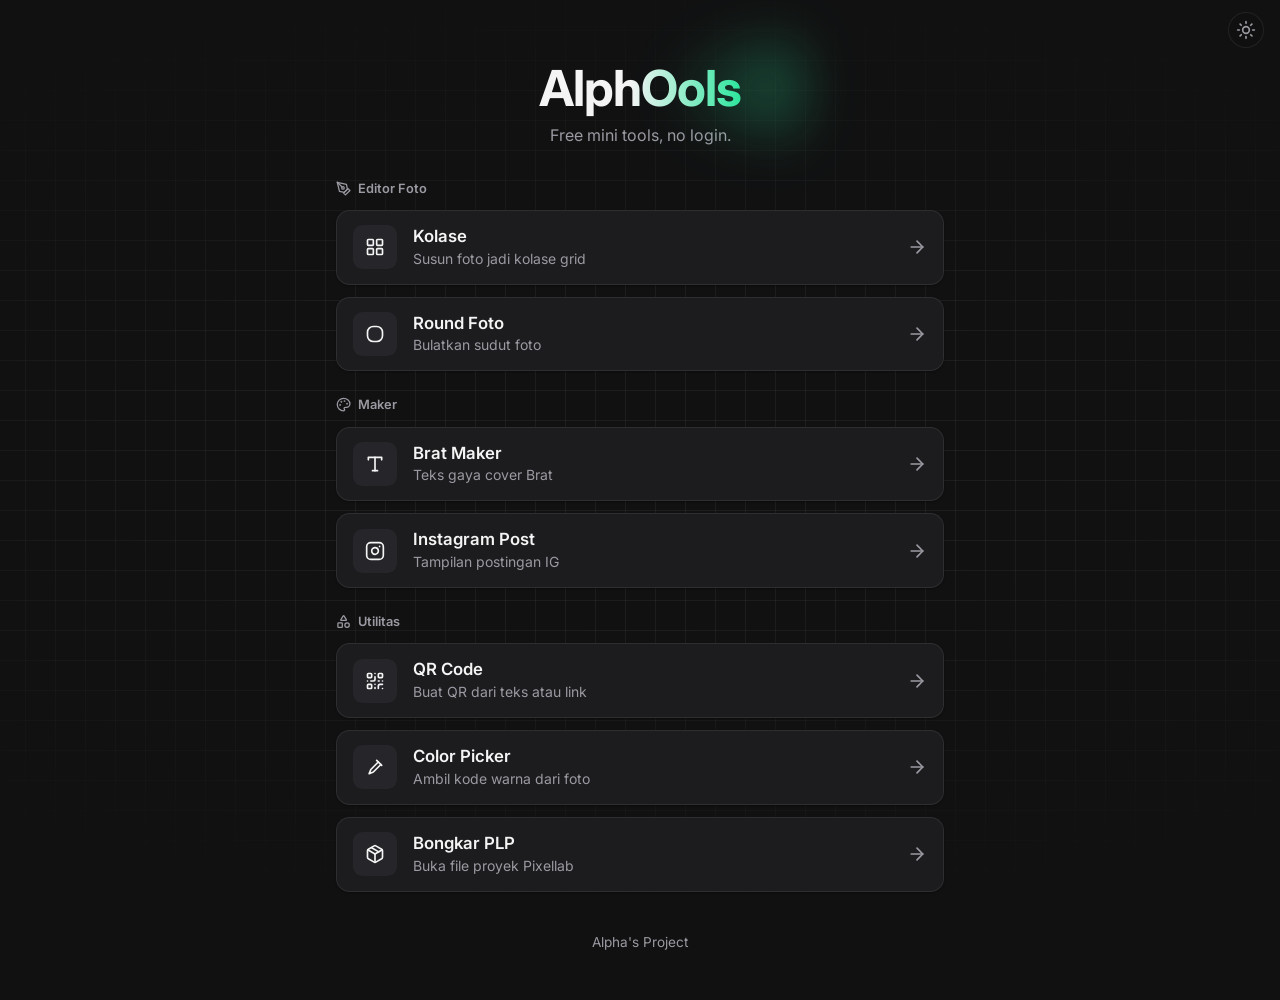
==== commit 051b008a: "Add files via upload" ====
--- a/index.html
+++ b/index.html
@@ -3,10 +3,10 @@
 <head>
     <meta charset="UTF-8">
     <meta name="viewport" content="width=device-width, initial-scale=1.0">
-    <title>Mini Tools | Hildemyda</title>
+    <title>AlphOols | Hildemyda</title>
     <meta name="description" content="Mini tools gratis untuk desain: kolase foto, bulatkan foto, Brat Maker, IG Post, color picker, QR code, dan lainnya. Langsung dari browser.">
-    <meta property="og:title" content="Mini Tools | Hildemyda">
-    <meta property="og:description" content="Mini tools gratis, terutama buat desain. Tanpa login, langsung pakai.">
+    <meta property="og:title" content="AlphOols | Hildemyda">
+    <meta property="og:description" content="Free mini tools, no login.">
     <meta property="og:image" content="https://alpa.my.id/media/header.jpg">
     <meta property="og:url" content="https://tools.alpa.my.id/">
     <link rel="icon" href="/media/profile.jpg">
@@ -22,19 +22,14 @@
 </head>
 <body>
 
-    <header class="topbar">
-        <div class="topbar-in">
-            <a class="back" href="https://alpa.my.id"><i data-icon="arrow-left"></i>Hildemyda</a>
-            <button class="top-theme" type="button" data-theme-toggle aria-label="Ganti tema terang atau gelap">
-                <i class="sun" data-icon="sun"></i>
-                <i class="moon" data-icon="moon"></i>
-            </button>
-        </div>
-    </header>
+    <button class="top-theme theme-float" type="button" data-theme-toggle aria-label="Ganti tema terang atau gelap">
+        <i class="sun" data-icon="sun"></i>
+        <i class="moon" data-icon="moon"></i>
+    </button>
 
-    <main class="page" style="max-width: 40rem;">
-        <h1 class="page-title">Mini Tools</h1>
-        <p class="page-sub">Mini tools gratis, terutama buat desain. Tanpa login, langsung pakai.</p>
+    <main class="page page-hub" style="max-width: 40rem;">
+        <div class="hero-title"><h1 class="page-title brand-title">AlphOols</h1></div>
+        <p class="page-sub">Free mini tools, no login.</p>
 
         <div class="stack" style="margin-top: 2rem;">
             <section aria-labelledby="t-editor">
@@ -42,12 +37,12 @@
                 <div class="cards">
                     <a class="card" href="/kolase/">
                         <div class="card-icon"><i data-icon="layout-grid"></i></div>
-                        <div class="card-text"><h3 class="card-title">Qolase</h3><p class="card-desc">Susun dan tempel beberapa foto jadi satu kolase grid</p></div>
+                        <div class="card-text"><h3 class="card-title">Kolase</h3><p class="card-desc">Susun foto jadi kolase grid</p></div>
                         <i class="card-arrow" data-icon="arrow-right"></i>
                     </a>
                     <a class="card" href="/round-foto/">
                         <div class="card-icon"><i data-icon="round-square"></i></div>
-                        <div class="card-text"><h3 class="card-title">Round Foto</h3><p class="card-desc">Bulatkan sudut atau jadikan lingkaran, lalu unduh</p></div>
+                        <div class="card-text"><h3 class="card-title">Round Foto</h3><p class="card-desc">Bulatkan sudut foto</p></div>
                         <i class="card-arrow" data-icon="arrow-right"></i>
                     </a>
                 </div>
@@ -58,12 +53,12 @@
                 <div class="cards">
                     <a class="card" href="/brat-maker/">
                         <div class="card-icon"><i data-icon="type"></i></div>
-                        <div class="card-text"><h3 class="card-title">Brat Maker</h3><p class="card-desc">Bikin teks gaya cover Brat, auto-fit dan buram khas aslinya</p></div>
+                        <div class="card-text"><h3 class="card-title">Brat Maker</h3><p class="card-desc">Teks gaya cover Brat</p></div>
                         <i class="card-arrow" data-icon="arrow-right"></i>
                     </a>
                     <a class="card" href="/ig-post/">
                         <div class="card-icon"><i data-icon="instagram"></i></div>
-                        <div class="card-text"><h3 class="card-title">IG Post</h3><p class="card-desc">Tampilan postingan Instagram dari fotomu, lengkap dengan frame story 9:16</p></div>
+                        <div class="card-text"><h3 class="card-title">Instagram Post</h3><p class="card-desc">Tampilan postingan IG</p></div>
                         <i class="card-arrow" data-icon="arrow-right"></i>
                     </a>
                 </div>
@@ -74,24 +69,24 @@
                 <div class="cards">
                     <a class="card" href="/qr-code/">
                         <div class="card-icon"><i data-icon="qr-code"></i></div>
-                        <div class="card-text"><h3 class="card-title">QR Code</h3><p class="card-desc">Buat QR Code dari teks atau link, atur warna, unduh PNG atau SVG</p></div>
+                        <div class="card-text"><h3 class="card-title">QR Code</h3><p class="card-desc">Buat QR dari teks atau link</p></div>
                         <i class="card-arrow" data-icon="arrow-right"></i>
                     </a>
                     <a class="card" href="/color-picker/">
                         <div class="card-icon"><i data-icon="pipette"></i></div>
-                        <div class="card-text"><h3 class="card-title">Color Picker</h3><p class="card-desc">Ambil kode warna (HEX, RGB, HSL) dari foto, plus palet otomatis</p></div>
+                        <div class="card-text"><h3 class="card-title">Color Picker</h3><p class="card-desc">Ambil kode warna dari foto</p></div>
                         <i class="card-arrow" data-icon="arrow-right"></i>
                     </a>
                     <a class="card" href="/bongkar-plp/">
                         <div class="card-icon"><i data-icon="package"></i></div>
-                        <div class="card-text"><h3 class="card-title">Bongkar PLP</h3><p class="card-desc">Ambil gambar, font, dan info desain dari file proyek Pixellab (.plp)</p></div>
+                        <div class="card-text"><h3 class="card-title">Bongkar PLP</h3><p class="card-desc">Buka file proyek Pixellab</p></div>
                         <i class="card-arrow" data-icon="arrow-right"></i>
                     </a>
                 </div>
             </section>
         </div>
 
-        <footer class="footer"><p>&copy; 2026 Hildemyda</p></footer>
+        <footer class="footer"><p><a href="https://chat.whatsapp.com/LLV6RA0xPo8Ke0VjWM4TRG" target="_blank" rel="noopener noreferrer">Alpha's Project</a></p></footer>
     </main>
 
     <script src="/js/site.js"></script>
--- a/css/style.css
+++ b/css/style.css
@@ -423,8 +423,8 @@
 
 /* Halaman 404 */
 .nf {
-    min-height: calc(100vh - 3.6rem); /* cadangan untuk browser lama */
-    min-height: calc(100svh - 3.6rem);
+    min-height: 100vh; /* cadangan untuk browser lama */
+    min-height: 100svh;
     display: flex;
     flex-direction: column;
     align-items: center;
@@ -450,3 +450,46 @@
 /* Ikon hijau untuk kartu Murdes (selain itu sama dengan kartu lain) */
 .card-icon-green { color: #8affa1; }
 html.light .card-icon-green { color: #1f9d4d; }
+
+
+/* ===== Khusus hub AlphOols ===== */
+/* Tombol tema mengambang di kanan atas (tanpa top bar), dengan latar blur seperti bar sebelumnya */
+.top-theme.theme-float {
+    position: fixed;
+    top: .75rem;
+    right: 1rem;
+    z-index: 5;
+    background: color-mix(in srgb, var(--bg) 88%, transparent);
+    -webkit-backdrop-filter: blur(10px);
+    backdrop-filter: blur(10px);
+}
+.page-hub { padding-top: 3.75rem; }
+
+/* Judul: gradien hijau dari kanan + cahaya lembut seolah disorot lampu dari kanan */
+:root { --glow: #2DE59D; --glow-alpha: .38; }
+html.light { --glow: #12b982; --glow-alpha: .28; }
+.hero-title { position: relative; width: fit-content; margin: 0 auto; }
+.hero-title::before {
+    content: "";
+    position: absolute;
+    inset: -55% -30% -55% 15%;
+    z-index: 0;
+    pointer-events: none;
+    background: radial-gradient(ellipse 60% 55% at 100% 50%, color-mix(in srgb, var(--glow) calc(var(--glow-alpha) * 100%), transparent), transparent 100%);
+    filter: blur(26px);
+}
+.brand-title {
+    position: relative;
+    z-index: 1;
+    font-size: 2.6rem;
+    line-height: 1.15;
+    color: var(--text);
+    background: linear-gradient(90deg, var(--text) 45%, var(--glow) 100%);
+    -webkit-background-clip: text;
+    background-clip: text;
+    -webkit-text-fill-color: transparent;
+}
+@media (min-width: 768px) { .brand-title { font-size: 3.1rem; } }
+
+.footer a { transition: color .2s ease; }
+.footer a:hover { color: var(--text); text-decoration: underline; text-underline-offset: .25em; }
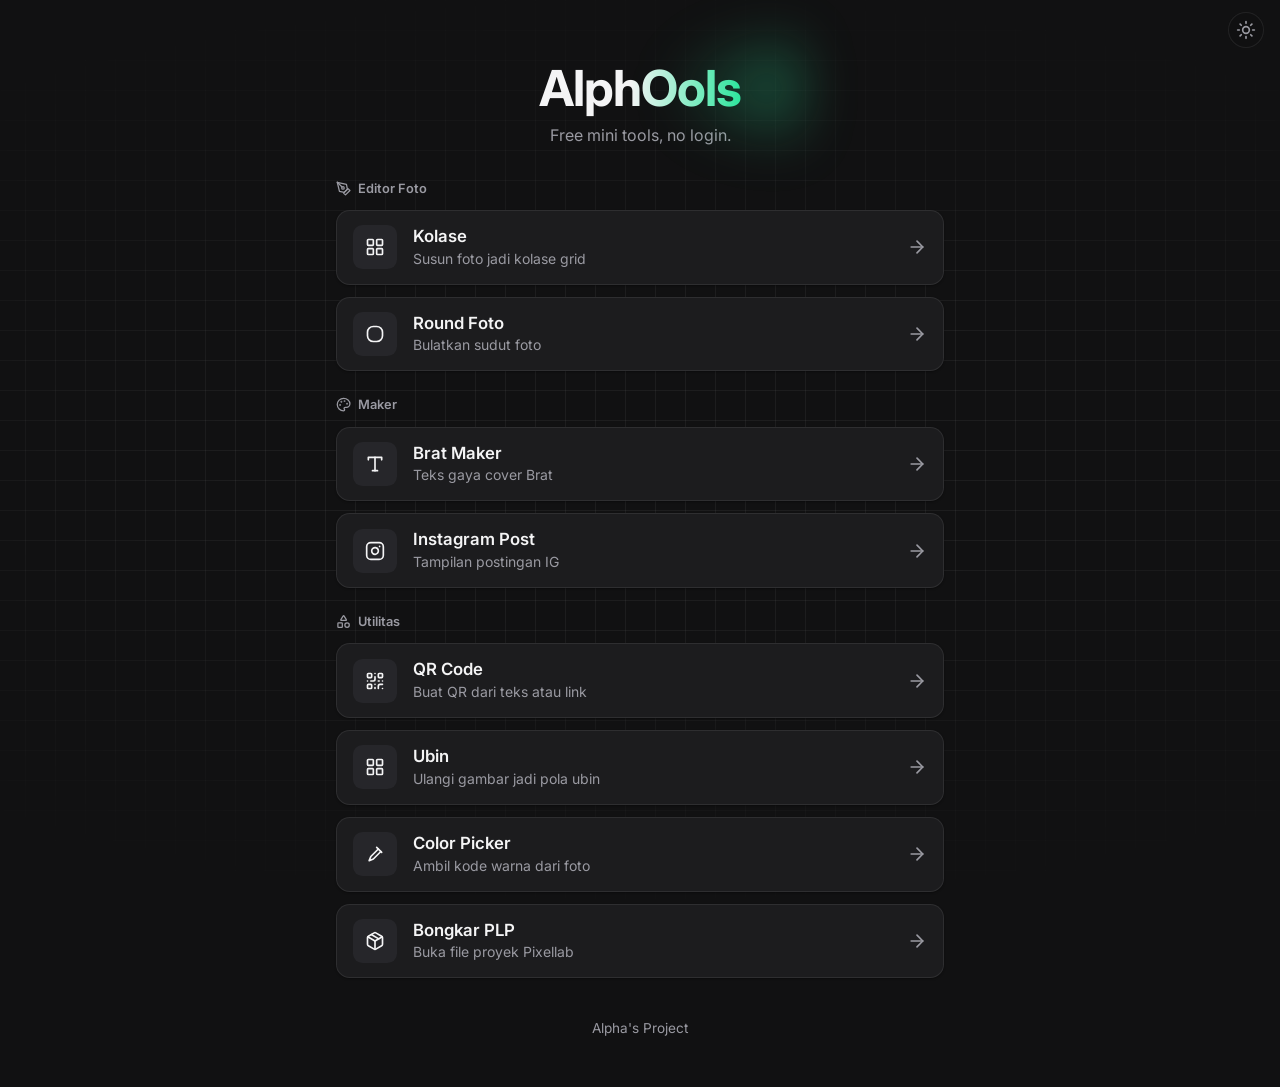
==== commit 8ba8e1cf: "Add files via upload" ====
--- a/index.html
+++ b/index.html
@@ -72,6 +72,11 @@
                         <div class="card-text"><h3 class="card-title">QR Code</h3><p class="card-desc">Buat QR dari teks atau link</p></div>
                         <i class="card-arrow" data-icon="arrow-right"></i>
                     </a>
+                    <a class="card" href="/ubin/">
+                        <div class="card-icon"><i data-icon="layout-grid"></i></div>
+                        <div class="card-text"><h3 class="card-title">Ubin</h3><p class="card-desc">Ulangi gambar jadi pola ubin</p></div>
+                        <i class="card-arrow" data-icon="arrow-right"></i>
+                    </a>
                     <a class="card" href="/color-picker/">
                         <div class="card-icon"><i data-icon="pipette"></i></div>
                         <div class="card-text"><h3 class="card-title">Color Picker</h3><p class="card-desc">Ambil kode warna dari foto</p></div>
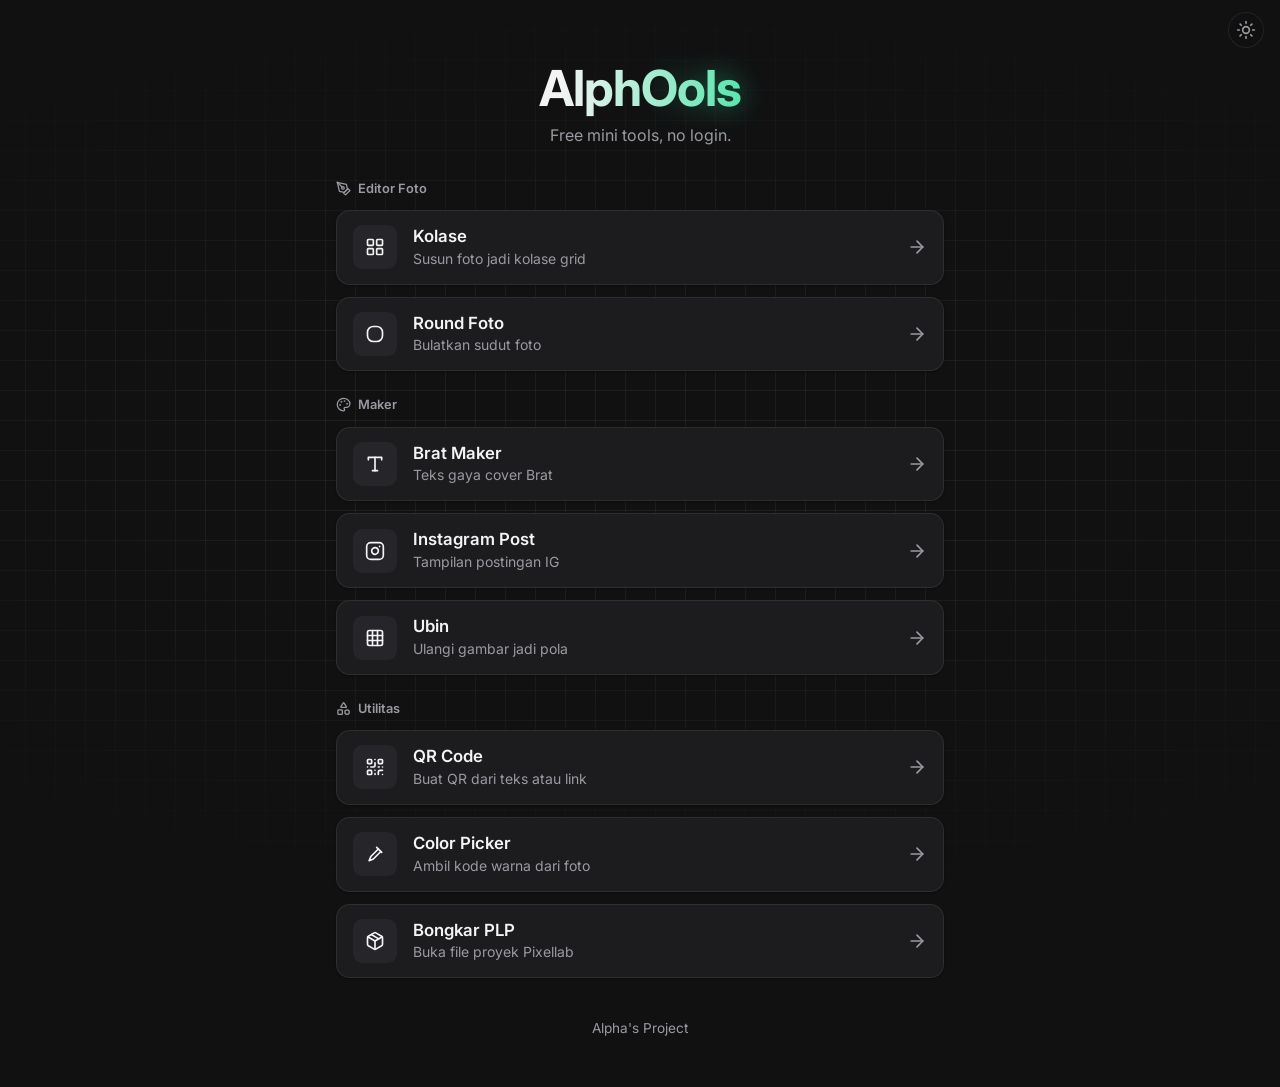
==== commit e10d2bd0: "Add files via upload" ====
--- a/index.html
+++ b/index.html
@@ -28,7 +28,7 @@
     </button>
 
     <main class="page page-hub" style="max-width: 40rem;">
-        <div class="hero-title"><h1 class="page-title brand-title">AlphOols</h1></div>
+        <div class="hero-title" data-text="AlphOols"><h1 class="page-title brand-title">AlphOols</h1></div>
         <p class="page-sub">Free mini tools, no login.</p>
 
         <div class="stack" style="margin-top: 2rem;">
@@ -61,6 +61,11 @@
                         <div class="card-text"><h3 class="card-title">Instagram Post</h3><p class="card-desc">Tampilan postingan IG</p></div>
                         <i class="card-arrow" data-icon="arrow-right"></i>
                     </a>
+                    <a class="card" href="/ubin/">
+                        <div class="card-icon"><i data-icon="grid-3x3"></i></div>
+                        <div class="card-text"><h3 class="card-title">Ubin</h3><p class="card-desc">Ulangi gambar jadi pola</p></div>
+                        <i class="card-arrow" data-icon="arrow-right"></i>
+                    </a>
                 </div>
             </section>
 
@@ -70,11 +75,6 @@
                     <a class="card" href="/qr-code/">
                         <div class="card-icon"><i data-icon="qr-code"></i></div>
                         <div class="card-text"><h3 class="card-title">QR Code</h3><p class="card-desc">Buat QR dari teks atau link</p></div>
-                        <i class="card-arrow" data-icon="arrow-right"></i>
-                    </a>
-                    <a class="card" href="/ubin/">
-                        <div class="card-icon"><i data-icon="layout-grid"></i></div>
-                        <div class="card-text"><h3 class="card-title">Ubin</h3><p class="card-desc">Ulangi gambar jadi pola ubin</p></div>
                         <i class="card-arrow" data-icon="arrow-right"></i>
                     </a>
                     <a class="card" href="/color-picker/">
--- a/css/style.css
+++ b/css/style.css
@@ -465,31 +465,59 @@
 }
 .page-hub { padding-top: 3.75rem; }
 
-/* Judul: gradien hijau dari kanan + cahaya lembut seolah disorot lampu dari kanan */
-:root { --glow: #2DE59D; --glow-alpha: .38; }
-html.light { --glow: #12b982; --glow-alpha: .28; }
-.hero-title { position: relative; width: fit-content; margin: 0 auto; }
+/* Judul AlphOols: gradien mulus putih ke mint dari kiri ke kanan + glow tipis yang menempel di huruf, makin kuat ke kanan.
+   Nilai diukur dari desain referensi (CorelDRAW). Atur kekuatan glow lewat --glow-alpha dan jangkauannya lewat --glow-blur. */
+:root {
+    --title-end: #59E5AE;   /* warna ujung kanan gradien */
+    --glow: #2DE59D;        /* warna glow */
+    --glow-alpha: .5;       /* kekuatan glow */
+    --glow-blur: .28em;     /* jangkauan blur glow */
+}
+html.light {
+    --title-end: #12b982;
+    --glow: #12b982;
+    --glow-alpha: .3;
+}
+.hero-title {
+    position: relative;
+    width: fit-content;
+    margin: 0 auto;
+    font-size: 2.6rem;
+    font-weight: 700;
+    letter-spacing: -0.02em;
+    line-height: 1.15;
+}
+@media (min-width: 768px) { .hero-title { font-size: 3.1rem; } }
+/* Glow: salinan teks berwarna hijau yang diburamkan, tepat di belakang judul, hanya menguat ke sisi kanan */
 .hero-title::before {
-    content: "";
+    content: attr(data-text);
     position: absolute;
-    inset: -55% -30% -55% 15%;
+    inset: -.6em;
+    padding: .6em;
     z-index: 0;
     pointer-events: none;
-    background: radial-gradient(ellipse 60% 55% at 100% 50%, color-mix(in srgb, var(--glow) calc(var(--glow-alpha) * 100%), transparent), transparent 100%);
-    filter: blur(26px);
+    user-select: none;
+    -webkit-user-select: none;
+    color: var(--glow);
+    -webkit-text-fill-color: var(--glow);
+    filter: blur(var(--glow-blur));
+    opacity: var(--glow-alpha);
+    -webkit-mask-image: linear-gradient(90deg, transparent 50%, #000 82%);
+    mask-image: linear-gradient(90deg, transparent 50%, #000 82%);
 }
 .brand-title {
     position: relative;
     z-index: 1;
-    font-size: 2.6rem;
-    line-height: 1.15;
+    font-size: inherit;
+    font-weight: inherit;
+    letter-spacing: inherit;
+    line-height: inherit;
     color: var(--text);
-    background: linear-gradient(90deg, var(--text) 45%, var(--glow) 100%);
+    background: linear-gradient(90deg, var(--text) 10%, var(--title-end) 100%);
     -webkit-background-clip: text;
     background-clip: text;
     -webkit-text-fill-color: transparent;
 }
-@media (min-width: 768px) { .brand-title { font-size: 3.1rem; } }
 
 .footer a { transition: color .2s ease; }
 .footer a:hover { color: var(--text); text-decoration: underline; text-underline-offset: .25em; }
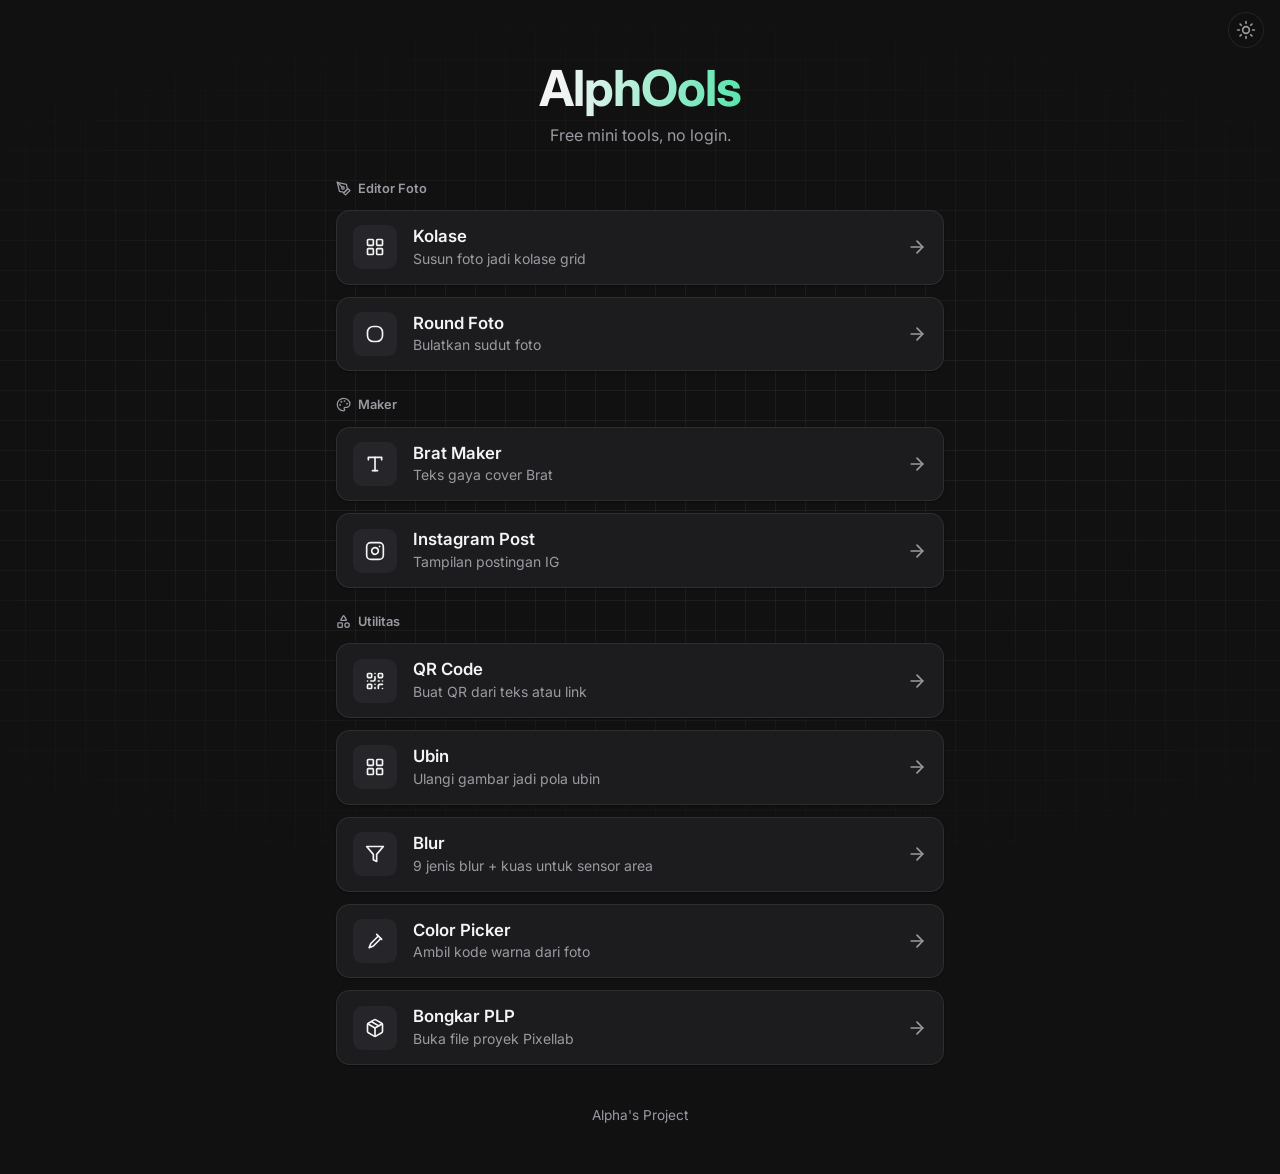
==== commit da64fabb: "Add files via upload" ====
--- a/index.html
+++ b/index.html
@@ -28,7 +28,7 @@
     </button>
 
     <main class="page page-hub" style="max-width: 40rem;">
-        <div class="hero-title" data-text="AlphOols"><h1 class="page-title brand-title">AlphOols</h1></div>
+        <div class="hero-title"><h1 class="page-title brand-title">AlphOols</h1></div>
         <p class="page-sub">Free mini tools, no login.</p>
 
         <div class="stack" style="margin-top: 2rem;">
@@ -61,11 +61,6 @@
                         <div class="card-text"><h3 class="card-title">Instagram Post</h3><p class="card-desc">Tampilan postingan IG</p></div>
                         <i class="card-arrow" data-icon="arrow-right"></i>
                     </a>
-                    <a class="card" href="/ubin/">
-                        <div class="card-icon"><i data-icon="grid-3x3"></i></div>
-                        <div class="card-text"><h3 class="card-title">Ubin</h3><p class="card-desc">Ulangi gambar jadi pola</p></div>
-                        <i class="card-arrow" data-icon="arrow-right"></i>
-                    </a>
                 </div>
             </section>
 
@@ -75,6 +70,16 @@
                     <a class="card" href="/qr-code/">
                         <div class="card-icon"><i data-icon="qr-code"></i></div>
                         <div class="card-text"><h3 class="card-title">QR Code</h3><p class="card-desc">Buat QR dari teks atau link</p></div>
+                        <i class="card-arrow" data-icon="arrow-right"></i>
+                    </a>
+                    <a class="card" href="/ubin/">
+                        <div class="card-icon"><i data-icon="layout-grid"></i></div>
+                        <div class="card-text"><h3 class="card-title">Ubin</h3><p class="card-desc">Ulangi gambar jadi pola ubin</p></div>
+                        <i class="card-arrow" data-icon="arrow-right"></i>
+                    </a>
+                    <a class="card" href="/blur/">
+                        <div class="card-icon"><i data-icon="filter"></i></div>
+                        <div class="card-text"><h3 class="card-title">Blur</h3><p class="card-desc">9 jenis blur + kuas untuk sensor area</p></div>
                         <i class="card-arrow" data-icon="arrow-right"></i>
                     </a>
                     <a class="card" href="/color-picker/">
